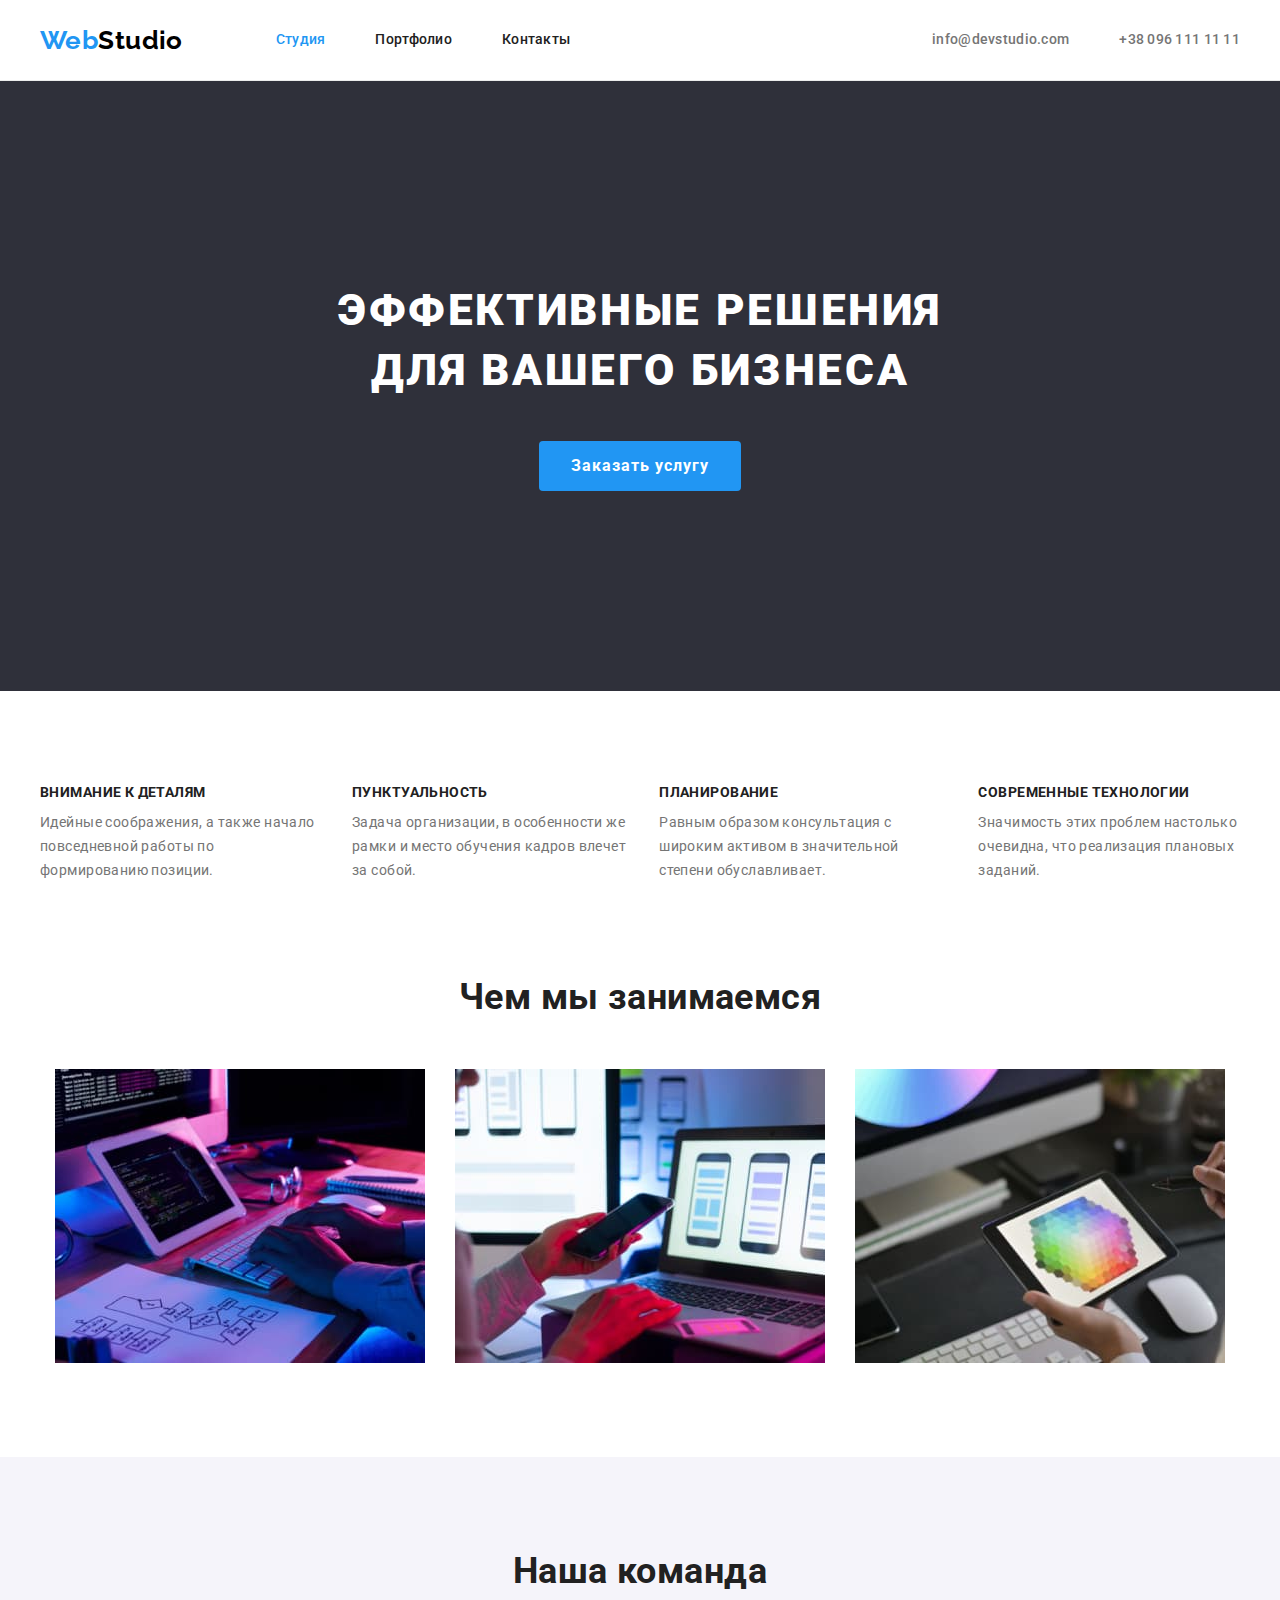
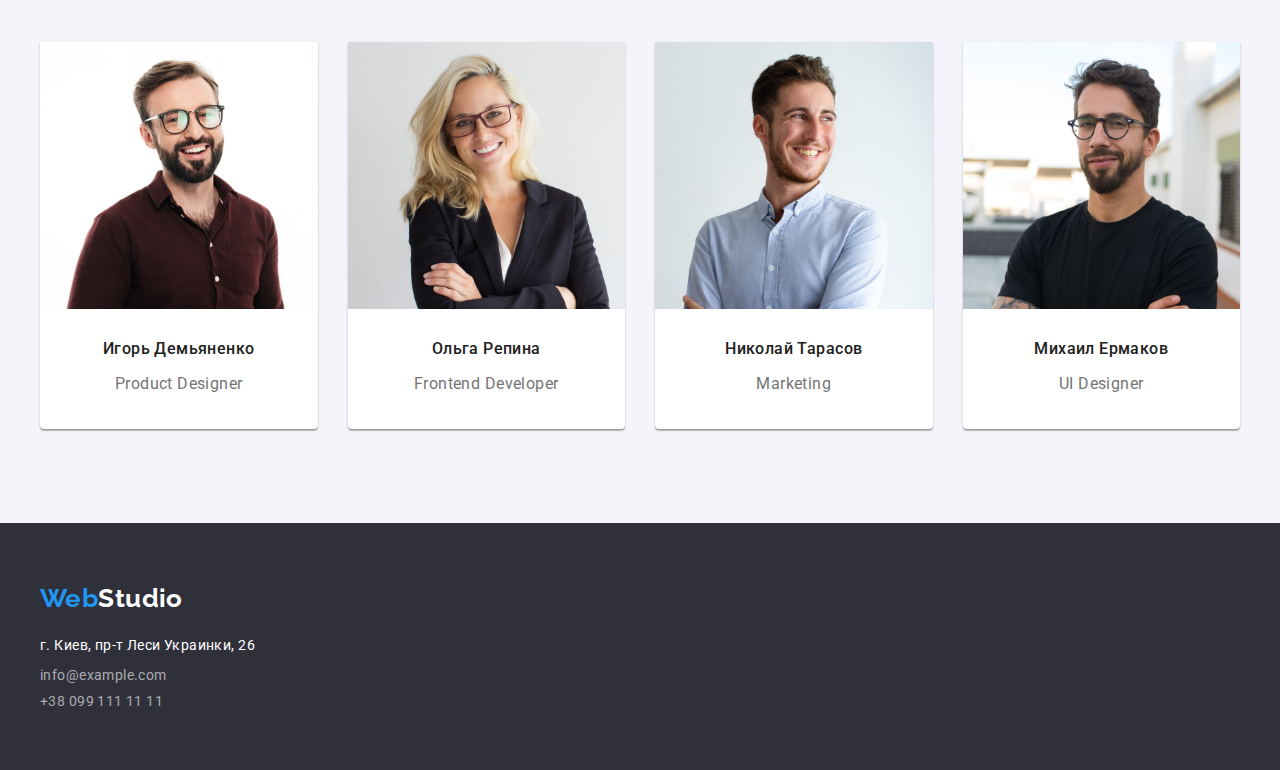
==== index.html @ 8ee5056d "1" ====
<!DOCTYPE html>
<html lang="ru">
  <head>
    <meta charset="UTF-8" />
    <meta http-equiv="X-UA-Compatible" content="IE=edge" />
    <meta name="viewport" content="width=device-width, initial-scale=1.0" />
    <link rel="preconnect" href="https://fonts.googleapis.com" />
    <link rel="preconnect" href="https://fonts.gstatic.com" crossorigin />
    <link
      href="https://fonts.googleapis.com/css2?family=Roboto:wght@400;500;700;900&display=swap"
      rel="stylesheet"
    />
    <link
      href="https://fonts.googleapis.com/css2?family=Raleway:wght@700&family=Roboto:wght@400;700;900&display=swap"
      rel="stylesheet"
    />
    <link rel="stylesheet" href="./css/styles.css" />
    <title>WebStudio</title>
  </head>
  <body>
    <header class="header">
      <div class="container main-nav">
      <nav class="main-nav-list">
        <a href="./index.html" class="link-logo"><span class="logo">Web</span>Studio</a>
        <ul class="site-nav list">
          <li class="item"><a href="./index.html" class="header-link-now">Студия</a></li>
          <li class="item"><a href="./portfolio.html" class="header-navigation-link">Портфолио</a></li>
          <li class="item"><a href="/" class="header-navigation-link">Контакты</a></li>
        </ul>
      </nav>
      <ul class="auth-nav">
        <li class="item"><a href="mailto:info@devstudio.com" class="header-contacts">info@devstudio.com</a></li>
        <li class="item"><a href="tel:tel:+380961111111" class="header-contacts">+38 096 111 11 11</a></li>
      </ul>
      </div>
    </header>
    <main>
      <section class="hero">
        <div class="container">
        <h1 class="hero-title">Эффективные решения для вашего бизнеса</h1>
        <button class="hero-button" type="button" >Заказать услугу</button>
        </div>
      </section>
      <section class="section-info">
        <div class="container">
        <h2 class="visually-hiden">information</h2>
        <ul class="information-list">
          <li class="item">
            <h3 class="information-point">Внимание к деталям</h3>
            <p class="information-point-description">
              Идейные соображения, а также начало повседневной работы по формированию позиции.
            </p>
          </li>
          <li class="item">
            <h3 class="information-point">Пунктуальность</h3>
            <p class="information-point-description">
              Задача организации, в особенности же рамки и место обучения кадров влечет за собой.
            </p>
          </li>
          <li class="item">
            <h3 class="information-point">Планирование</h3>
            <p class="information-point-description">
              Равным образом консультация с широким активом в значительной степени обуславливает.
            </p>
          </li>
          <li class="item">
            <h3 class="information-point">Современные технологии</h3>
            <p class="information-point-description">
              Значимость этих проблем настолько очевидна, что реализация плановых заданий.
            </p>
          </li>
        </ul>
        </div>
      </section>
      <section class="section">
        <div class="container">
        <h2 class="studio-title">Чем мы занимаемся</h2>
        <ul class="job-list">
          <li class="item">
            <img class="job-image" lang="en" src="./images/Box_1.jpg" alt="taping" width="370" />
          </li>
          <li class="item">
            <img class="job-image" lang="en" src="./images/Box_2.jpg" alt="social" width="370" />
          </li>
          <li class="item">
            <img class="job-image" lang="en" src="./images/Box_3.jpg" alt="graphic" width="370" />
          </li>
        </ul>
        </div>
      </section>
      <section class="team">
        <div class="container">
        <h2 class="team-title">Наша команда</h2>
        <ul class="team-list">
          <li class="item">
            <img class="team-image" lang="en" src="./images/man-1.jpg" alt="man_in_brown_shirt" width="270"/>
            <h3 class="name">Игорь Демьяненко</h3>
            <p class="team-position">Product Designer</p>
          </li>
          <li class="item">
            <img class="team-image" lang="en" src="./images/woman.jpg" alt="woman" width="270" />
            <h3 class="name">Ольга Репина</h3>
            <p class="team-position">Frontend Developer</p>
          </li>
          <li class="item">
        <img class="team-image" lang="en" src="./images/man-2.jpg" alt="man_in_white_shirt" width="270" />
            <h3 class="name">Николай Тарасов</h3>
            <p class="team-position">Marketing</p>
          </li>
          <li class="item">
      <img class="team-image" lang="en" src="./images/man-3.jpg" alt="man_in_black_shirt" width="270" />
            <h3 class="name">Михаил Ермаков</h3>
            <p class="team-position">UI Designer</p>
          </li>
        </ul>
        </div>
      </section>
    </main>
    <footer class="footer">
      <div class="container">
      <a href="/" class="footer-link-logo"><span class="logo">Web</span>Studio</a>
      <address class="footer-address">
        <ul class="footer-address-list">
          <li class="item"><span class="footer-city">г. Киев, пр-т Леси Украинки, 26</span></li>
          <li class="item"><a href="mailto:info@example.com" class="footer-contacts">info@example.com</a></li>
          <li class="item"><a href="tel:+380991111111" class="footer-contacts">+38 099 111 11 11</a></li>
        </ul>
      </address>
      </div>
    </footer>
  </body>
</html>
---- css/styles.css ----
:root{
  --main-background-color:#fff;
  --main-text-color:#212121;
  --paragraph-color:#757575;
  --contacts-color:#757575;
  --hover-hover-button-color:#fff;
  --team-backgound:#f5f4fa;
  --hover-color:#2196f3;
  --titel-color:#212121;
  --link-color:#212121;
  --logo-color:#2196f3;
  --logo-link-color:#000;
  --header-navigation-color:#212121;
  --footer-link-color:#fff;
  --footer-contacts-color:rgba(255,255,255,0.6);
  --footer-background-color:#2F303A;
  --city-color:#fff;
  --slogan-color:#fff;
  --solution-background-color:#2F303A;
  --hero-button-color:#2196f3;
  --hero-button-text-color:#fff;
  --market-color:#212121;
  --header-link-active:#2196f3;
  --team-list-background-color:#FFF;
}
body {
  margin: 0;

  font-family: 'Roboto', Raleway, sans-serif;
  background-color:var(--main-background-color);
  letter-spacing: 0.03em;
  font-size: 14px;
  color:var(--main-text-color);
}
li {
  list-style-type: none;
}
.container{
  width: 1200px;
  padding-left: 15px;
  padding-right: 15px;
  margin-left: auto;
  margin-right: auto;
}

.section{
padding-top: 94px;
padding-bottom: 94px;
}
.section-info{
  padding-top: 94px;
}
/******************************LOGO_____NAV_____CONTACTS_____FOOTER****************************/
.header{
  border-bottom: 1px solid #ececec;
}
.main-nav {
  display: flex;
}
.main-nav-list{
  display: flex;
  align-items: center;
}
.logo {
  color:var(--logo-color);
}
.link-logo:active,
.link-logo:hover,
.link-logo {
  display: block;

  font-family: 'Raleway';
  font-size:26px;
  line-height:1.19;
  font-weight:700;
  color:var(--logo-link-color);
  text-decoration: none;
}
.site-nav .item:first-child{
  margin-left:93px;
}
.site-nav .item:not(:last-child){
  margin-right: 50px;
}
.site-nav {
  display: flex;
  padding-left: 0;
  margin: 0;

}
.header-list-contacts{
color: #000;
}
.header-link-now:active,
.header-link-now:visited,
.header-link-now {
  display:block;
  padding-left: 0;
  padding-top: 32px;
  padding-bottom: 32px;

  color:var(--header-link-active);
  line-height: 1.14;
  font-weight: 500;
  text-decoration:none;
  letter-spacing: 0.02em;
}

.header-navigation-link:active,
.header-navigation-link:visited,
.header-navigation-link {
  display: block;
  padding: 32px 0;


  color:var(--header-navigation-color);
  line-height: 1.14;
  font-weight: 500;
  text-decoration: none;
  letter-spacing: 0.02em;
}
.header-navigation-link:focus,
.header-navigation-link:hover {
  color:var(--hover-color);
}

.auth-nav{
  display: flex;
  margin: 0;
  margin-left:auto;
  padding-left: 0;
}
.auth-nav .item+.item {
  margin-left: 50px
}
.header-contscts:active,
.header-contscts:visited,
.header-contacts {
  display: block;
  padding: 32px 0;

  line-height: 1.14;
  font-weight: 500;
  font-style: normal;
  color:var(--contacts-color);
  text-decoration: none;
  letter-spacing: 0.02em;
}
.header-contacts:hover {
  color:var(--hover-color);
}
.footer {
  padding-top: 60px;
  padding-bottom: 60px;
  background-color: var(--footer-background-color);
}
.footer-link-logo:active,
.footer-link-logo:hover,
.footer-link-logo {
  display: block;
  margin-bottom: 20px;

  font-family: 'Raleway';
  font-size: 26px;
  line-height: 1.19;
  font-weight: 700;
  color: var(--footer-link-color);
  text-decoration: none;
}
.footer-address-list{
  padding:  0;
  margin: 0;
}
.footer-address-list .item:not(:last-child){
  margin-bottom: 9px;
}

.footer-contscts:active,
.footer-contscts:visited,
.footer-contacts {
  line-height: 1.14;
  font-style: normal;
  color:var(--footer-contacts-color);
  text-decoration: none;
}
.footer-contacts:hover {
  color:var(--hover-color);
}
.footer-city {
  line-height: 1.71;
  font-style: normal  ;
  color: var(--city-color);
}

/********************************************INDEX******************************************/
.hero{
  padding-top:200px ;
  padding-bottom: 200px;
  background-color: var(--solution-background-color);
  text-align: center;
}
.hero-title {
  text-align: center;
  max-width: 696px;
  margin: 0 auto;
  margin-bottom: 40px;

  text-transform: uppercase;
  font-size: 44px;
  line-height: 1.36;
  font-weight: 900;
  color:var(--slogan-color);
  letter-spacing: 0.06em;
}
.hero-button {
  text-align: center;
  border: 0;
  border-radius: 4px;
  padding: 10px 32px 10px 32px;

  font-family: 'Roboto';
  font-size: 16px;
  line-height: 1.9;
  font-weight: 700;
  background-color:var(--hero-button-color);
  color:var(--hero-button-text-color);
  cursor: pointer;
  letter-spacing: 0.06em;
}
.information-list{
  display: flex;
  margin: 0;
  padding-left: 0;
}
.information-list .item+.item{
  margin-left: 30px;
}
.information-point {
  margin: 0 0 10px 0;

  font-size: 14px;
  text-transform: uppercase;
  line-height: 1.14;
  font-weight: 700;
}
.information-point-description {
  margin: 0;
  line-height: 1.71;
  color: var(--paragraph-color);
}
.studio-title{
  text-align: center;
  margin: 0;
  margin-bottom: 50px;

  font-size: 36px;
  line-height:1.16;
  font-weight: 700;
 
}
.job-list {
  margin: 0;
  display: flex;
  padding-left: 0%;
  justify-content: center;
}

.job-list .item+.item {
  margin-left: 30px;
}

.job-image{
  display: block;
  width: 100%;
  height: auto;
}
.team-title{
  text-align: center;
  margin: 0;
  margin-bottom: 50px;
  
  font-size: 36px;
  line-height:1.16;
  font-weight: 700;
}
.team{
  padding-top: 94px;
  padding-bottom: 94px;
  background-color: var(--team-backgound);
}
.team-list{
  margin: 0;

  display: flex;
  padding-left: 0;
}
.team-list .item{
  background-color:#fff;

  box-shadow: 0px 1px 3px rgba(0, 0, 0, 0.12),
  0px 1px 1px rgba(0, 0, 0, 0.14),
  0px 2px 1px rgba(0, 0, 0, 0.2);
  border-radius: 0px 0px 4px 4px;
}
.team-list .item+.item{
  margin-left: 30px;
}
.team-image{
  display: block;
  width: 100%;
  height: auto;
}
.name{
  margin: 0;
  padding-top: 30px;
  padding-bottom: 10px;
  text-align: center;

  font-weight: 500;
  font-size: 16px;
  line-height: 1.19;
}
.team-position {
  margin: 0;
  padding-bottom: 30px;
  text-align: center;

  font-size: 16px;
  line-height: 1.9;
  color: var(--paragraph-color);
}
/******************************************PORTFOLIO************************************/
.filter-image{
  display: block;
  width: 100%;
  height: auto;
}
.filter-list{
  display: flex;
  margin:0 ;
  padding-left: 0;
  margin-bottom: 50px;
}
.filter-list{
  justify-content: center;

}
.filter-list .item+.item{
  margin-left:8px ;
}

.filter-button {
  padding: 6px 22px 6px 22px;

  font-family: 'Roboto';
  font-size: 16px;
  font-weight: 500;
  line-height: 1.6;
  border-radius: 4px;
  border: 0;
}
.filter-button:hover,
.filter-button:focus {
  background-color:var(--hover-color);
  color:var(--hover-hover-button-color);
  cursor: pointer;
}
.projects-list{
  margin:0;
  display: flex;
  flex-wrap: wrap;
  padding-left: 0;
}
.projects-list .item{
  margin-bottom: 30px;
  border-bottom: 1px solid #EEEEEE;
  width: 370px;
  margin-right: 30px;
  margin-bottom: 30px;
}

.projects-list .item:nth-child(3n){
  margin-right: 0;
  margin-bottom: 0;
}

.projects-list .item:nth-last-child(-n+3){
  margin-bottom: 0;
}
.projects-title{
  margin:0 0 4px 0;

  font-size: 18px;
  line-height: 2;
  font-weight: 700;
  letter-spacing: 0.06em;
}
.projects-description{
  margin: 0;
  
  color: var(--paragraph-color);
  font-size: 16px;
  line-height: 1.9;
}
.market-list{
  padding: 20px 24px 20px 24px}

.market:active,
.market:visited,
.market{
  color:var(--market-color);
  text-decoration: none;
}
.market:hover{
  cursor: default;
}
/*****************************HIDE********************************/
.visually-hiden{
  position: absolute;
  width: 1px;
  height: 1px;
  margin: -1px;
  border: 0;
  padding: 0;
  white-space: nowrap;
  clip-path: inset(100%);
  clip:rect(0 0 0 0);
  overflow: hidden;
}
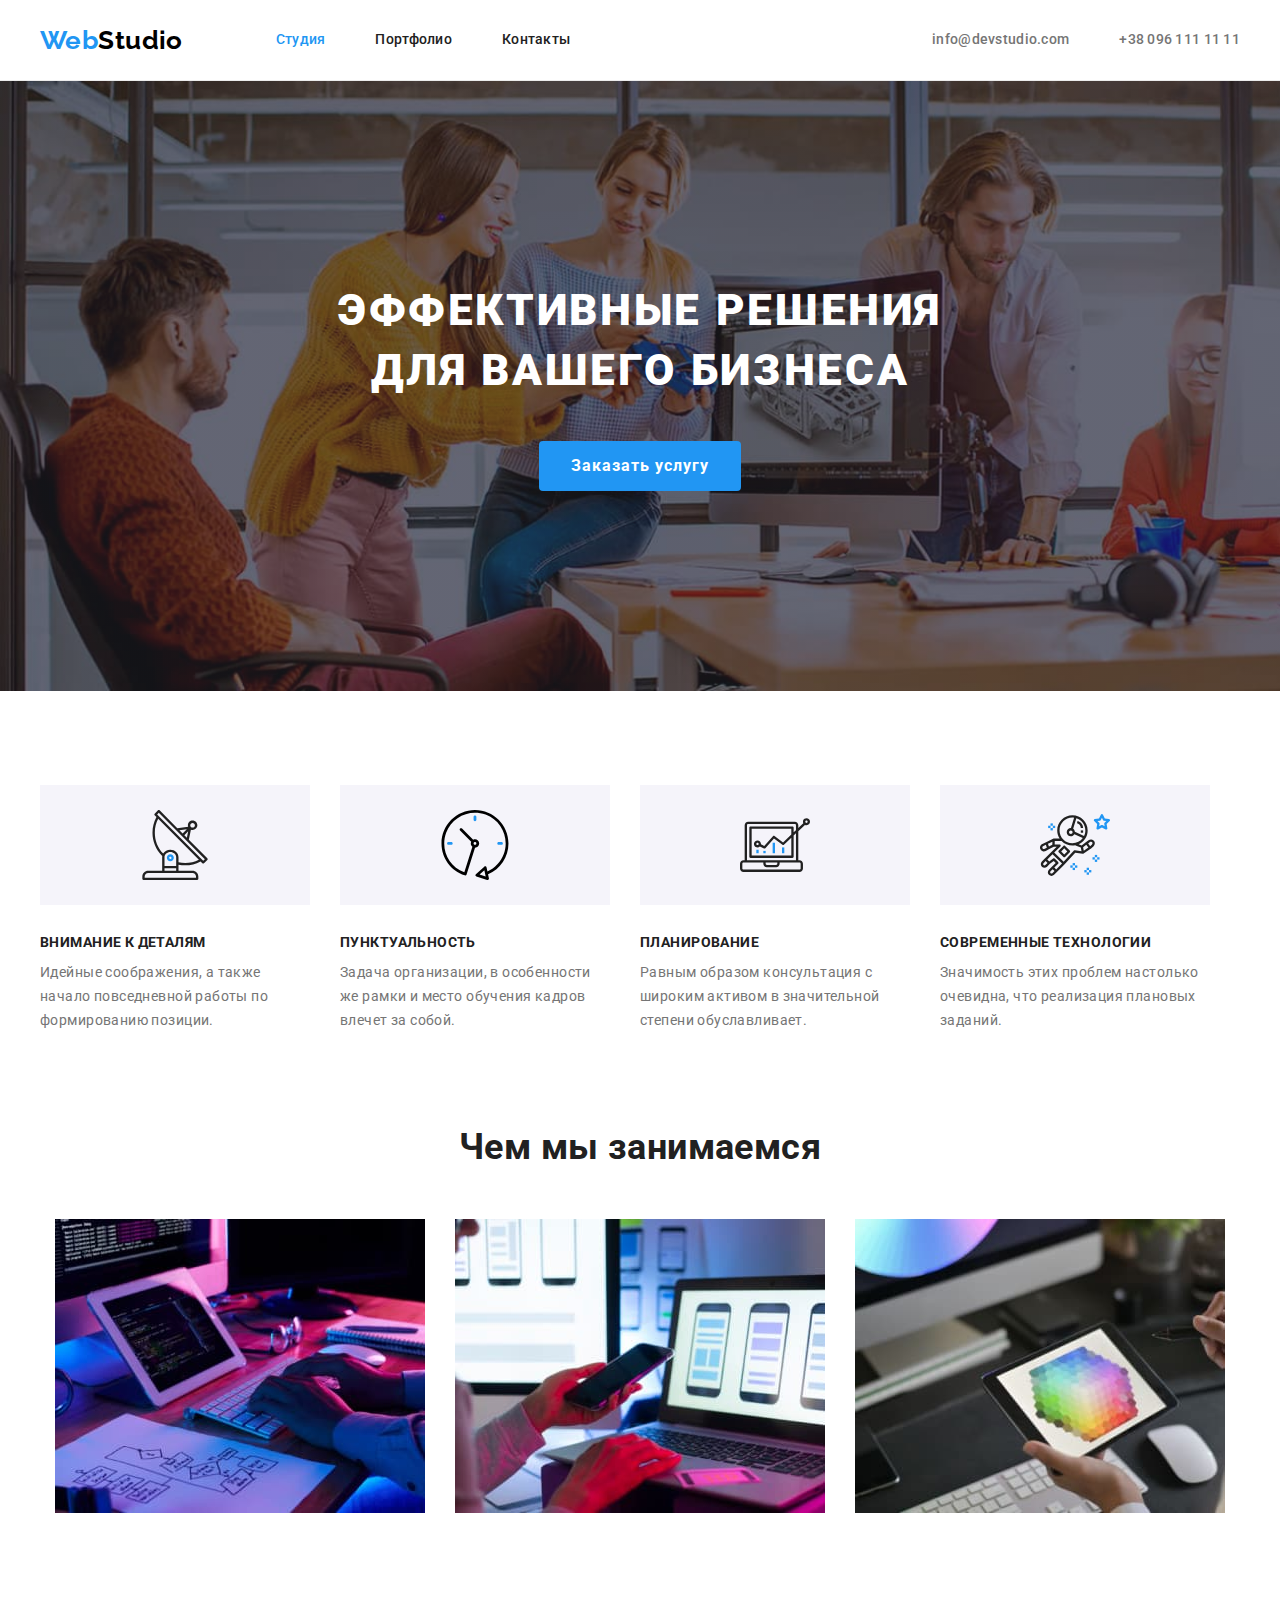
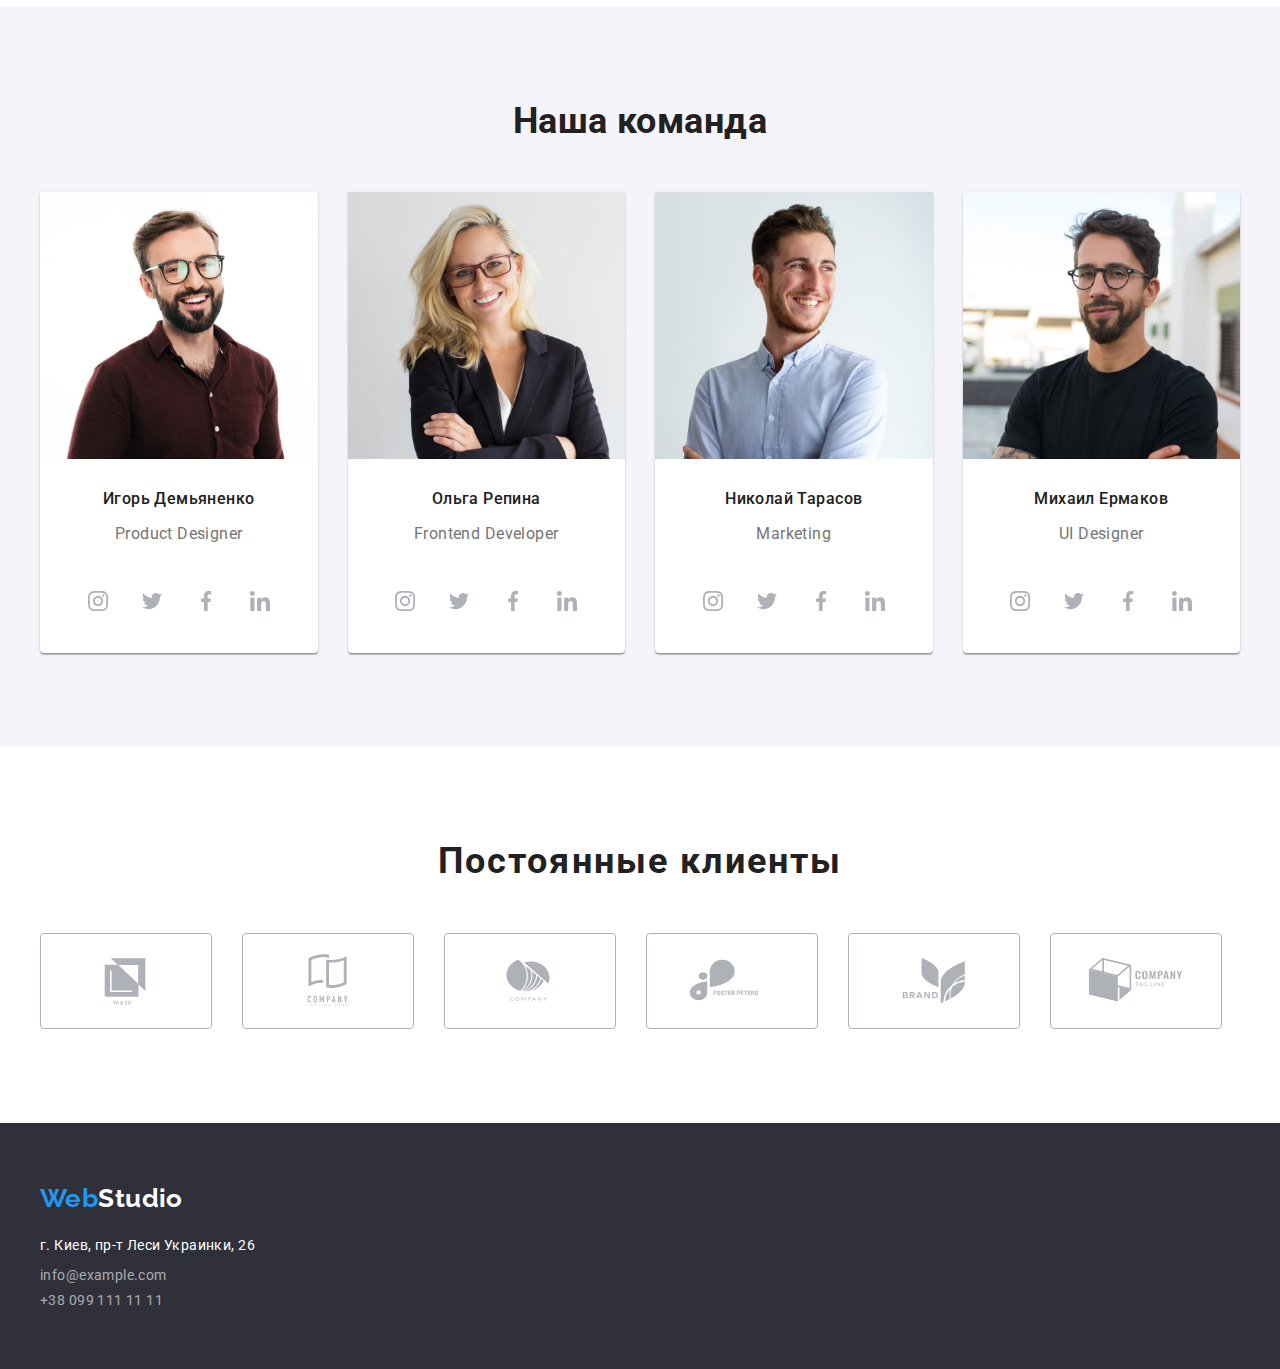
==== commit 73833112: "2" ====
--- a/index.html
+++ b/index.html
@@ -29,8 +29,12 @@
         </ul>
       </nav>
       <ul class="auth-nav">
-        <li class="item"><a href="mailto:info@devstudio.com" class="header-contacts">info@devstudio.com</a></li>
-        <li class="item"><a href="tel:tel:+380961111111" class="header-contacts">+38 096 111 11 11</a></li>
+        <li class="item">
+          <a href="mailto:info@devstudio.com" class="header-contacts">info@devstudio.com</a>
+        </li>
+        <li class="item">
+          <a href="tel:tel:+380961111111" class="header-contacts">+38 096 111 11 11</a>
+        </li>
       </ul>
       </div>
     </header>
@@ -44,6 +48,28 @@
       <section class="section-info">
         <div class="container">
         <h2 class="visually-hiden">information</h2>
+        <ul class="info-img-list">
+          <li class="item">
+            <svg class="info-img" width="70" height="70">
+              <use href="./images/icons.svg#icon-antenna" ></use>
+            </svg>
+          </li>
+          <li class="item">
+            <svg class="info-img" width="70" height="70">
+              <use href="./images/icons.svg#icon-clock"></use>
+            </svg>
+          </li>
+          <li class="item">
+            <svg class="info-img" width="70" height="70">
+              <use href="./images/icons.svg#icon-diagram"></use>
+            </svg>
+          </li>           
+          <li class="item">
+            <svg class="info-img" width="70" height="70">
+              <use href="./images/icons.svg#icon-astronaut"></use>
+            </svg>
+          </li>
+        </ul>
         <ul class="information-list">
           <li class="item">
             <h3 class="information-point">Внимание к деталям</h3>
@@ -96,21 +122,190 @@
             <img class="team-image" lang="en" src="./images/man-1.jpg" alt="man_in_brown_shirt" width="270"/>
             <h3 class="name">Игорь Демьяненко</h3>
             <p class="team-position">Product Designer</p>
+            <ul class="team-soc-list">
+              <li class="item">
+                <a href="./" class="team-soc">
+                  <svg class="soc-img" width="20" height="20">
+                    <use href="./images/icons.svg#icon-instagram"></use>
+                  </svg>
+                </a>
+              </li>
+              <li class="item">
+                <a href="./" class="team-soc">
+                  <svg class="soc-img" width="20" height="20">
+                    <use href="./images/icons.svg#icon-twitter"></use>
+                  </svg>
+                </a>
+              </li>
+              <li class="item">
+                <a href="./" class="team-soc">
+                  <svg class="soc-img" width="20" height="20">
+                    <use href="./images/icons.svg#icon-facebook"></use>
+                  </svg>
+                </a>
+              </li>
+              <li class="item">
+                <a href="./" class="team-soc">
+                  <svg class="soc-img" width="20" height="20">
+                    <use href="./images/icons.svg#icon-linkedin"></use>
+                  </svg>
+                </a>
+              </li>
+            </ul>
           </li>
           <li class="item">
             <img class="team-image" lang="en" src="./images/woman.jpg" alt="woman" width="270" />
             <h3 class="name">Ольга Репина</h3>
             <p class="team-position">Frontend Developer</p>
+            <ul class="team-soc-list">
+              <li class="item">
+                <a href="./" class="team-soc">
+                  <svg class="soc-img" width="20" height="20">
+                    <use href="./images/icons.svg#icon-instagram"></use>
+                  </svg>
+                </a>
+              </li>
+              <li class="item">
+                <a href="./" class="team-soc">
+                  <svg class="soc-img" width="20" height="20">
+                    <use href="./images/icons.svg#icon-twitter"></use>
+                  </svg>
+                </a>
+              </li>
+              <li class="item">
+                <a href="./" class="team-soc">
+                  <svg class="soc-img" width="20" height="20">
+                    <use href="./images/icons.svg#icon-facebook"></use>
+                  </svg>
+                </a>
+              </li>
+              <li class="item">
+                <a href="./" class="team-soc">
+                  <svg class="soc-img" width="20" height="20">
+                    <use href="./images/icons.svg#icon-linkedin"></use>
+                  </svg>
+                </a>
+              </li>
+            </ul>
           </li>
           <li class="item">
         <img class="team-image" lang="en" src="./images/man-2.jpg" alt="man_in_white_shirt" width="270" />
             <h3 class="name">Николай Тарасов</h3>
             <p class="team-position">Marketing</p>
+            <ul class="team-soc-list">
+              <li class="item">
+                <a href="./" class="team-soc">
+                  <svg class="soc-img" width="20" height="20">
+                    <use href="./images/icons.svg#icon-instagram"></use>
+                  </svg>
+                </a>
+              </li>
+              <li class="item">
+                <a href="./" class="team-soc">
+                  <svg class="soc-img" width="20" height="20">
+                    <use href="./images/icons.svg#icon-twitter"></use>
+                  </svg>
+                </a>
+              </li>
+              <li class="item">
+                <a href="./" class="team-soc">
+                  <svg class="soc-img" width="20" height="20">
+                    <use href="./images/icons.svg#icon-facebook"></use>
+                  </svg>
+                </a>
+              </li>
+              <li class="item">
+                <a href="./" class="team-soc">
+                  <svg class="soc-img" width="20" height="20">
+                    <use href="./images/icons.svg#icon-linkedin"></use>
+                  </svg>
+                </a>
+              </li>
+            </ul>
           </li>
           <li class="item">
       <img class="team-image" lang="en" src="./images/man-3.jpg" alt="man_in_black_shirt" width="270" />
             <h3 class="name">Михаил Ермаков</h3>
             <p class="team-position">UI Designer</p>
+            <ul class="team-soc-list">
+              <li class="item">
+                <a href="./" class="team-soc">
+                  <svg class="soc-img" width="20" height="20">
+                    <use href="./images/icons.svg#icon-instagram"></use>
+                  </svg>
+                </a>
+              </li>
+              <li class="item">
+                <a href="./" class="team-soc">
+                  <svg class="soc-img" width="20" height="20">
+                    <use href="./images/icons.svg#icon-twitter"></use>
+                  </svg>
+                </a>
+              </li>
+              <li class="item">
+                <a href="./" class="team-soc">
+                  <svg class="soc-img" width="20" height="20">
+                    <use href="./images/icons.svg#icon-facebook"></use>
+                  </svg>
+                </a>
+              </li>
+              <li class="item">
+                <a href="./" class="team-soc">
+                  <svg class="soc-img" width="20" height="20">
+                    <use href="./images/icons.svg#icon-linkedin"></use>
+                  </svg>
+                </a>
+              </li>
+            </ul>
+          </li>
+        </ul>
+        </div>
+      </section>
+      <section class="clients">
+        <div class="container">
+        <h2 class="clients-title">Постоянные клиенты</h2>
+        <ul class="clients-list">
+          <li class="item">
+            <a href="./" class="clients-link">
+              <svg class="clients-logo" width="106px" height="60px">
+                <use href="./images/icons.svg#icon-logo-6"></use>
+              </svg>
+            </a>
+          </li>
+          <li class="item">
+            <a href="./"  class="clients-link">
+              <svg class="clients-logo" width="106px" height="60px">
+                <use href="./images/icons.svg#icon-logo-5"></use>
+              </svg>
+            </a>
+          </li>
+          <li class="item">
+            <a href="./"  class="clients-link">
+              <svg class="clients-logo" width="106px" height="60px">
+                <use href="./images/icons.svg#icon-logo-4"></use>
+              </svg>
+            </a>
+          </li>
+          <li class="item">
+            <a href="./"  class="clients-link">
+              <svg class="clients-logo" width="106px" height="60px">
+                <use href="./images/icons.svg#icon-logo-3"></use>
+              </svg>
+            </a>
+          </li>
+          <li class="item">
+            <a href="./"  class="clients-link">
+              <svg class="clients-logo" width="106px" height="60px">
+                <use href="./images/icons.svg#icon-logo-2"></use>
+              </svg>
+            </a>
+          </li>
+          <li class="item">
+            <a href="./"  class="clients-link">
+              <svg class="clients-logo" width="106px" height="60px">
+                <use href="./images/icons.svg#icon-logo-1"></use>
+              </svg>
+            </a>
           </li>
         </ul>
         </div>
--- a/css/styles.css
+++ b/css/styles.css
@@ -22,6 +22,7 @@
   --market-color:#212121;
   --header-link-active:#2196f3;
   --team-list-background-color:#FFF;
+  --clients-logo-color:#afb1b8;
 }
 body {
   margin: 0;
@@ -127,6 +128,8 @@
 .auth-nav{
   display: flex;
   margin: 0;
+  justify-content: center;
+  align-items: center;
   margin-left:auto;
   padding-left: 0;
 }
@@ -136,8 +139,10 @@
 .header-contscts:active,
 .header-contscts:visited,
 .header-contacts {
-  display: block;
+  display: flex;
   padding: 32px 0;
+  justify-content: center;
+  align-items: center;
 
   line-height: 1.14;
   font-weight: 500;
@@ -145,9 +150,14 @@
   color:var(--contacts-color);
   text-decoration: none;
   letter-spacing: 0.02em;
+  fill: currentColor;
 }
 .header-contacts:hover {
   color:var(--hover-color);
+  fill: currentColor;
+}
+.auth-ico{
+  margin-right: 10px;
 }
 .footer {
   padding-top: 60px;
@@ -198,6 +208,11 @@
   padding-bottom: 200px;
   background-color: var(--solution-background-color);
   text-align: center;
+  background-image: linear-gradient(to right, rgba(47, 48, 58, 0.4), rgba(47, 48, 58, 0.4)), url(../images/hero-bg.jpg);
+  background-repeat: no-repeat;
+  background-size: cover;
+  max-width: 1600px;
+  margin: 0 auto;
 }
 .hero-title {
   text-align: center;
@@ -227,10 +242,33 @@
   cursor: pointer;
   letter-spacing: 0.06em;
 }
+.info-img-list{
+  display: flex;
+  padding-left: 0;
+  margin: 0 auto;
+  margin-bottom: 30px;
+}
+.info-img{
+  fill: #000;
+}
+.info-img-list .item{
+  display: flex;
+  justify-content: center;
+  align-items: center;
+  width: 270px;
+  height: 120px;
+  background-color: #f5f4fa;
+}
+.info-img-list .item+.item{
+  margin-left: 30px;
+}
 .information-list{
   display: flex;
   margin: 0;
   padding-left: 0;
+}
+.information-list .item{
+  max-width: 270px;
 }
 .information-list .item+.item{
   margin-left: 30px;
@@ -305,6 +343,35 @@
 .team-list .item+.item{
   margin-left: 30px;
 }
+.team-soc-list{
+  box-shadow: 0;
+  display: flex;
+  padding-left: 0;
+  justify-content: center;
+  margin-bottom: 30px;
+}
+.team-soc-list .item{
+box-shadow: 0px 0px 0px ;
+}
+.team-soc-list .item+.item{
+  margin-left: 10px;
+}
+.team-soc{
+  height: 44px;
+  width: 44px;
+  background-color: #FFF;
+  border-radius: 50%;
+  display: flex;
+  justify-content: center;
+  align-items: center;
+  fill:  #afb1b8;
+}
+.team-soc:hover{
+  background-color: #2196f3;
+}
+.team-soc:hover .soc-img{
+  fill: #fff;
+}
 .team-image{
   display: block;
   width: 100%;
@@ -329,6 +396,52 @@
   line-height: 1.9;
   color: var(--paragraph-color);
 }
+.clients{
+  padding-top: 94px;
+  padding-bottom: 94px;
+}
+.clients-title{
+  margin: 0;
+
+  font-size: 36px;
+  line-height: 1.16;
+  font-weight: 700;
+  letter-spacing: 0.06em;
+  text-align: center;
+}
+.clients-list{
+  display: flex;
+  margin: 0 auto;
+  padding-left: 0;
+}
+.clients-list .item{
+  margin-top: 50px;
+  background-color: #fff;
+}
+.clients-list .item+.item{
+  margin-left: 30px;
+}
+.clients-link{
+  width: 170px;
+  height: 94px;
+  display: flex;
+  justify-content: center;
+  align-items: center;
+
+  border-radius: 4px;
+  border: 1px solid #afb1b8;
+}
+.clients-logo{
+  fill:var(--clients-logo-color);
+}
+.clients-link:hover{
+  border-color:#2196f3;
+}
+.clients-link:hover .clients-logo{
+  fill:#2196f3;
+}
+
+
 /******************************************PORTFOLIO************************************/
 .filter-image{
   display: block;
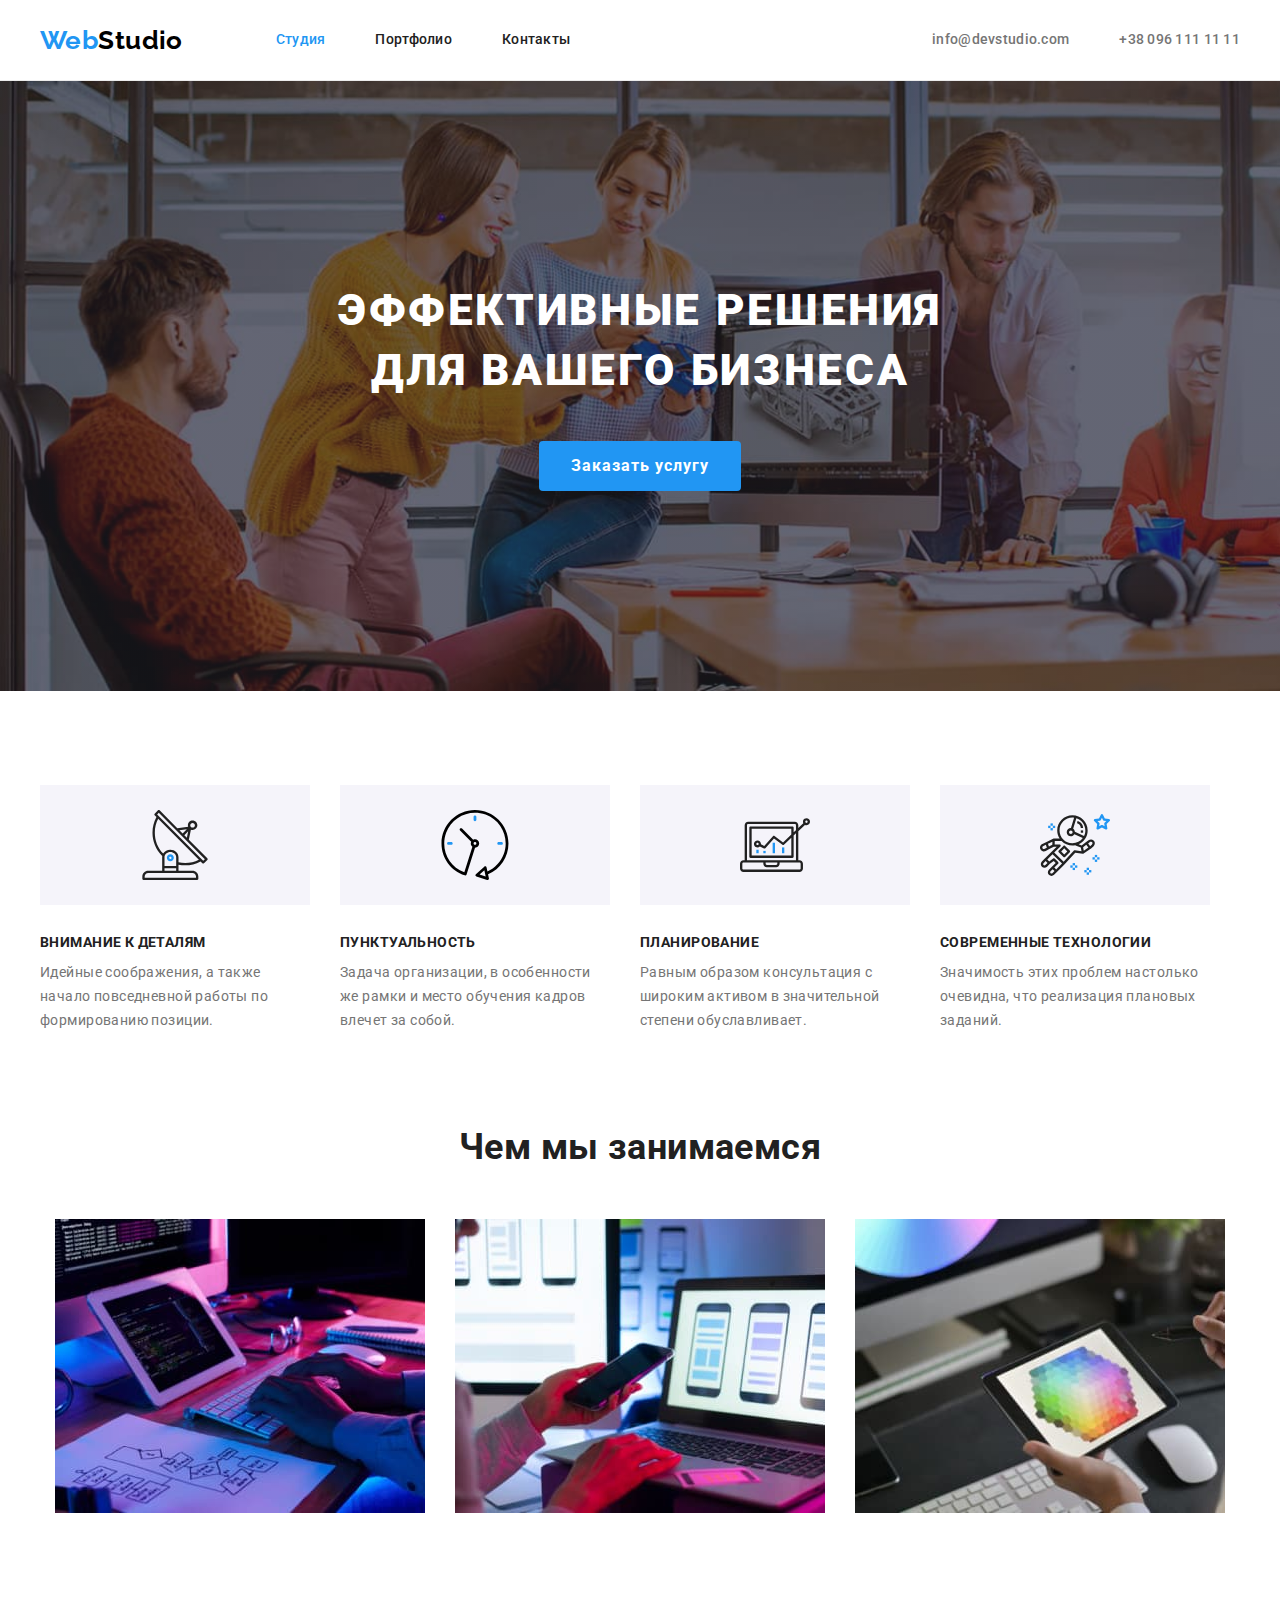
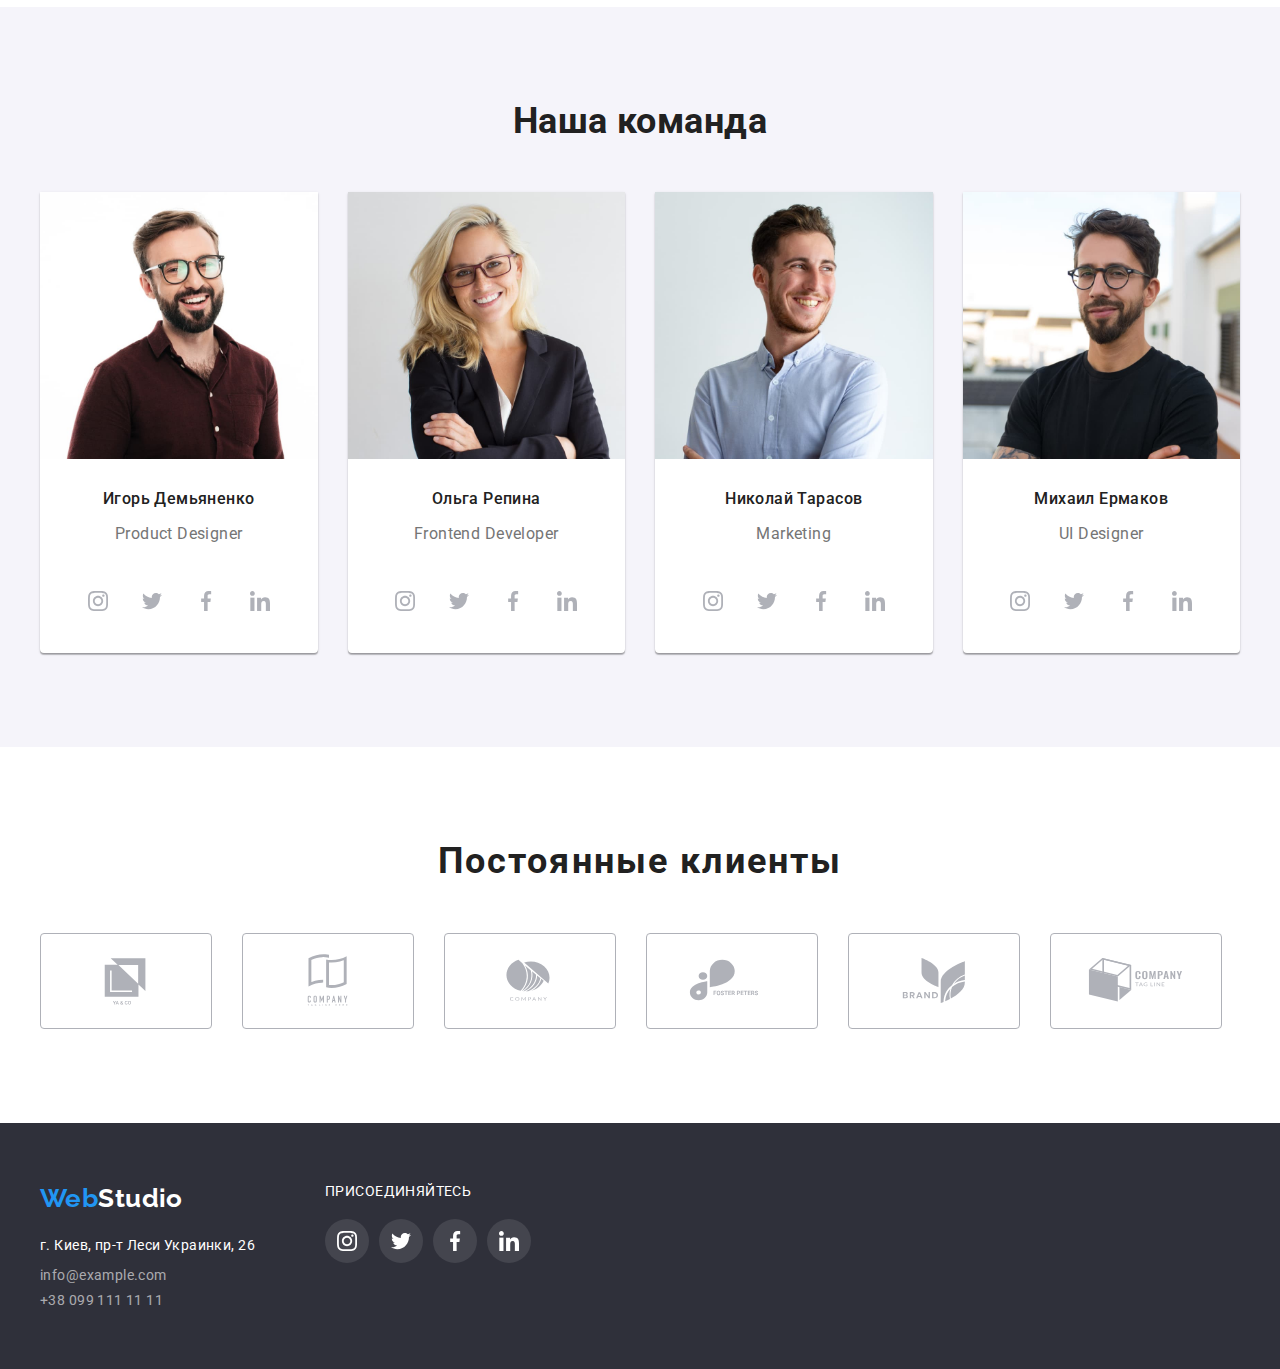
==== commit 2bb36d54: "3" ====
--- a/index.html
+++ b/index.html
@@ -312,15 +312,52 @@
       </section>
     </main>
     <footer class="footer">
-      <div class="container">
-      <a href="/" class="footer-link-logo"><span class="logo">Web</span>Studio</a>
-      <address class="footer-address">
-        <ul class="footer-address-list">
-          <li class="item"><span class="footer-city">г. Киев, пр-т Леси Украинки, 26</span></li>
-          <li class="item"><a href="mailto:info@example.com" class="footer-contacts">info@example.com</a></li>
-          <li class="item"><a href="tel:+380991111111" class="footer-contacts">+38 099 111 11 11</a></li>
-        </ul>
-      </address>
+      <div class="contact-wrap">
+        <div class="container">
+          <section class="foot">
+            <a href="/" class="footer-link-logo"><span class="logo">Web</span>Studio</a>
+            <address class="footer-address">
+            <ul class="footer-address-list">
+              <li class="item"><span class="footer-city">г. Киев, пр-т Леси Украинки, 26</span></li>
+              <li class="item"><a href="mailto:info@example.com" class="footer-contacts">info@example.com</a></li>
+              <li class="item"><a href="tel:+380991111111" class="footer-contacts">+38 099 111 11 11</a></li>
+            </ul>
+            </address>
+            </section>
+          <section class="join">
+            <p class="join-title">присоединяйтесь</p>
+              <ul class="foot-soc-list">
+                <li class="item">
+                  <a href="./" class="foot-soc">
+                    <svg class="soc-img" width="20" height="20">
+                      <use href="./images/icons.svg#icon-instagram"></use>
+                    </svg>
+                  </a>
+                </li>
+                <li class="item">
+                  <a href="./" class="foot-soc">
+                    <svg class="soc-img" width="20" height="20">
+                      <use href="./images/icons.svg#icon-twitter"></use>
+                    </svg>
+                  </a>
+                </li>
+                <li class="item">
+                  <a href="./" class="foot-soc">
+                    <svg class="soc-img" width="20" height="20">
+                      <use href="./images/icons.svg#icon-facebook"></use>
+                    </svg>
+                  </a>
+                </li>
+                <li class="item">
+                  <a href="./" class="foot-soc">
+                    <svg class="soc-img" width="20" height="20">
+                      <use href="./images/icons.svg#icon-linkedin"></use>
+                    </svg>
+                  </a>
+                </li>
+              </ul>
+            </section>
+          </div>
       </div>
     </footer>
   </body>
--- a/css/styles.css
+++ b/css/styles.css
@@ -164,6 +164,7 @@
   padding-bottom: 60px;
   background-color: var(--footer-background-color);
 }
+
 .footer-link-logo:active,
 .footer-link-logo:hover,
 .footer-link-logo {
@@ -184,7 +185,6 @@
 .footer-address-list .item:not(:last-child){
   margin-bottom: 9px;
 }
-
 .footer-contscts:active,
 .footer-contscts:visited,
 .footer-contacts {
@@ -200,6 +200,42 @@
   line-height: 1.71;
   font-style: normal  ;
   color: var(--city-color);
+}
+.foot-soc-list{
+  display: flex;
+  padding-left: 0;
+  justify-content: center;
+  align-items: center;
+  margin: 0 auto;
+}
+.foot-soc-list .item+.item{
+  margin-left: 10px;
+}
+.foot-soc{
+  width: 44px;
+  height: 44px;
+  background-color: rgba(255,255,255,0.1);
+  border-radius: 50%;
+
+  display: flex;
+  justify-content: center;
+  align-items: center;
+  fill: #fff;
+}
+.foot-soc:hover{
+  background-color: #2196f3;
+}
+.contact-wrap .container{
+  display: flex;
+}
+.join{
+  margin-left: 70px;
+}
+.join-title{
+  text-transform: uppercase;
+  margin: 0;
+  margin-bottom: 20px;
+  color: #fff;
 }
 
 /********************************************INDEX******************************************/
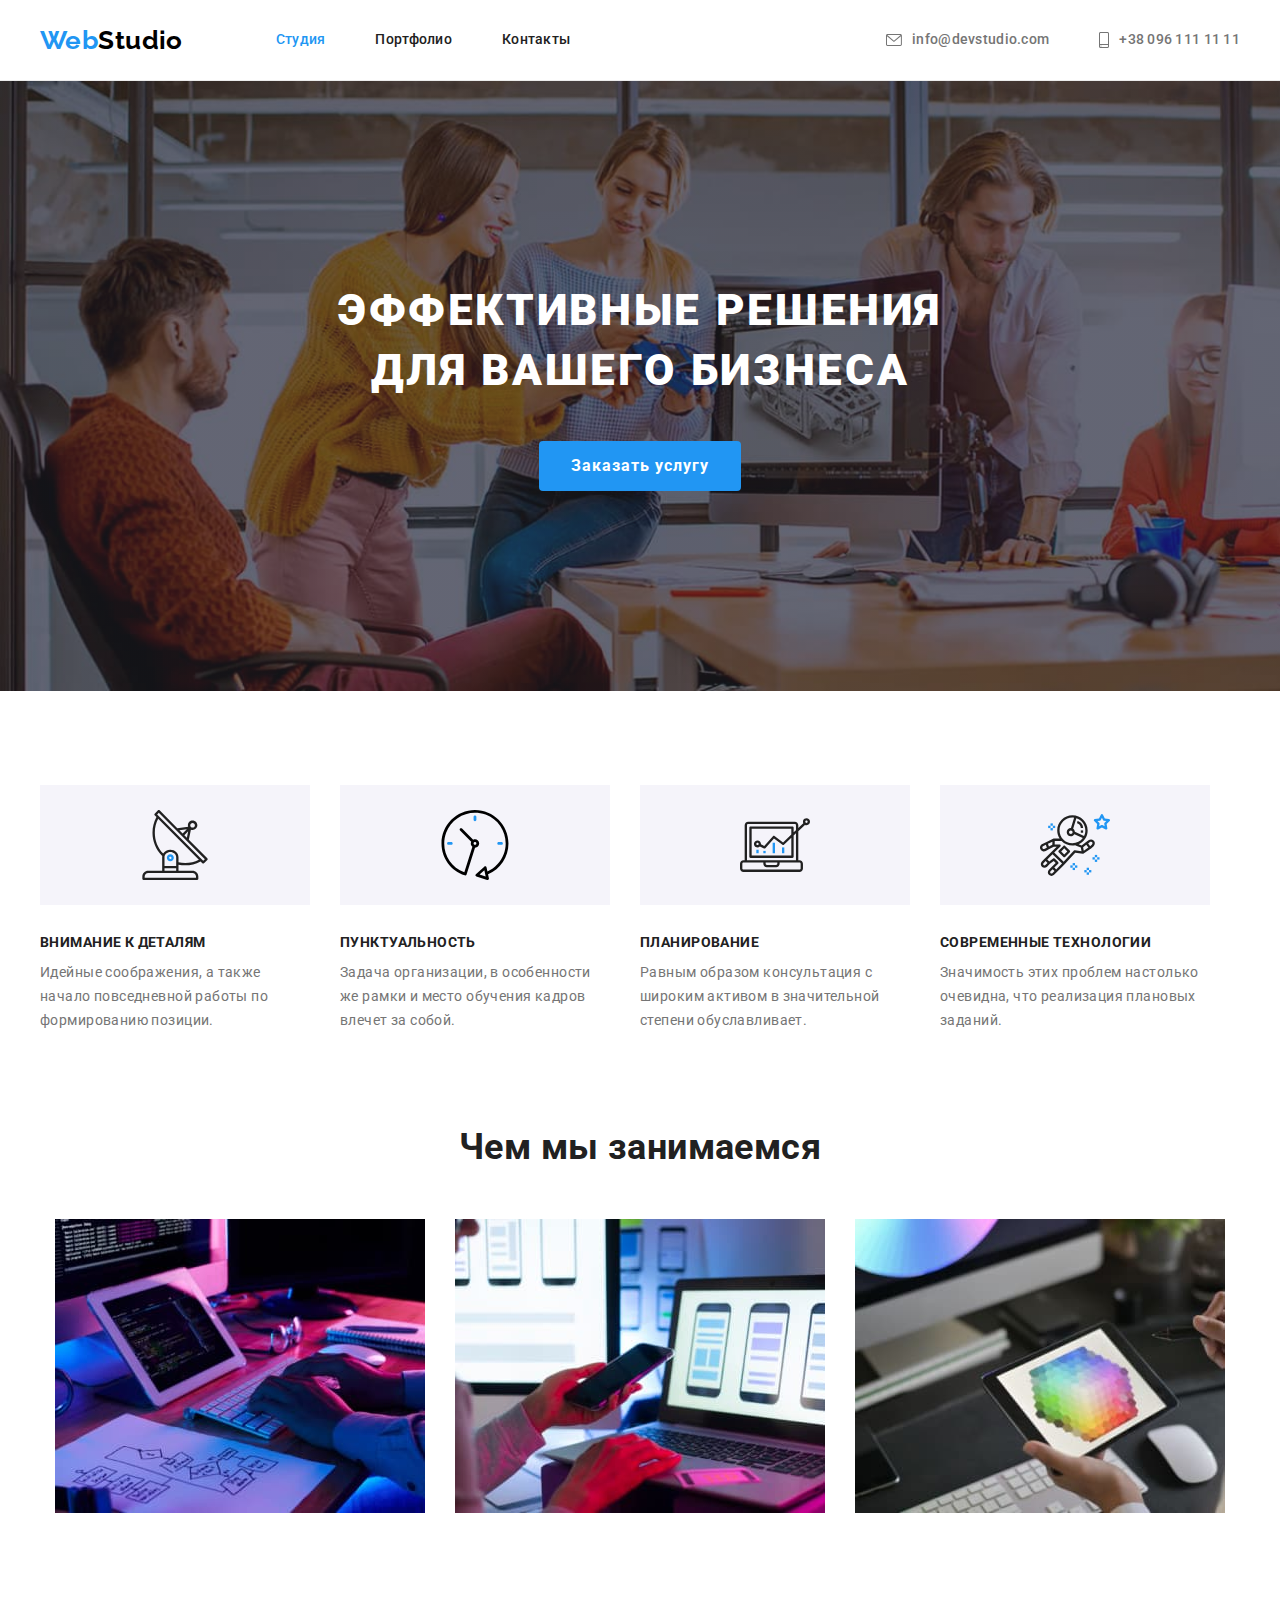
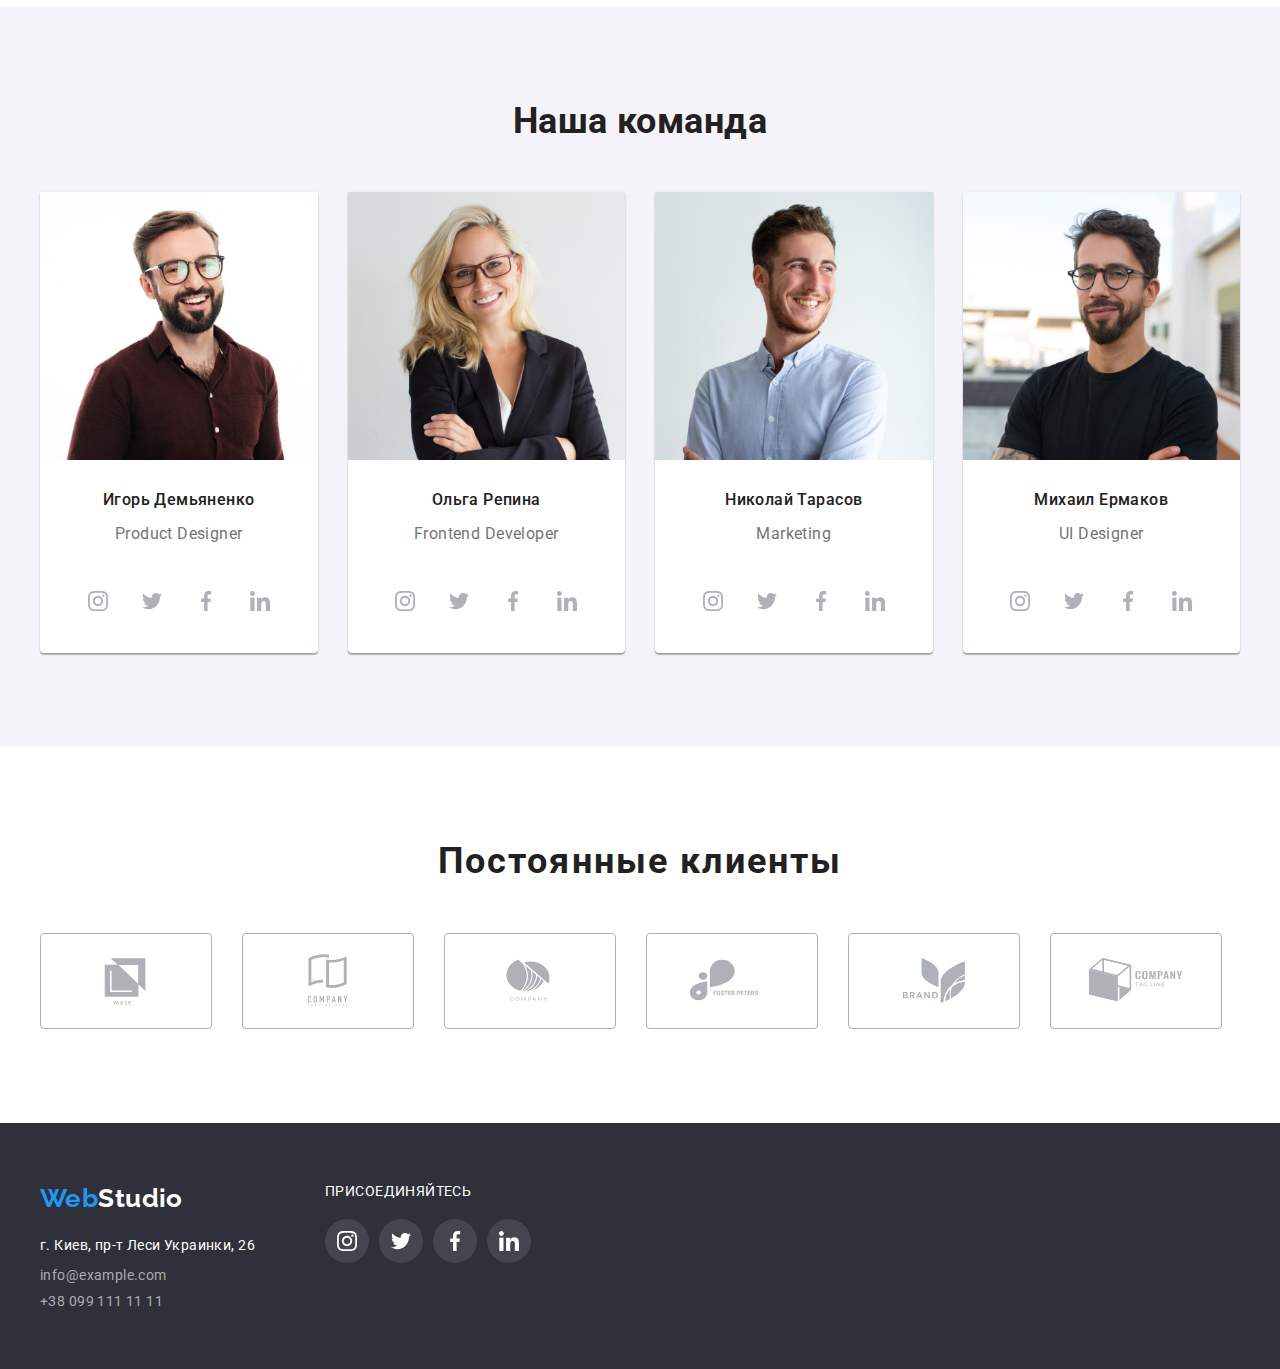
==== commit 34cf393f: "6" ====
--- a/index.html
+++ b/index.html
@@ -30,10 +30,18 @@
       </nav>
       <ul class="auth-nav">
         <li class="item">
-          <a href="mailto:info@devstudio.com" class="header-contacts">info@devstudio.com</a>
+          <a href="mailto:info@devstudio.com" class="header-contacts">
+            <svg class="mail" width="16px" height="12px">
+              <use href="./images/icons.svg#icon-mail"></use>
+            </svg>
+            info@devstudio.com</a>
         </li>
         <li class="item">
-          <a href="tel:tel:+380961111111" class="header-contacts">+38 096 111 11 11</a>
+          <a href="tel:tel:+380961111111" class="header-contacts">
+            <svg class="phone" width="10px" height="16px">
+              <use href="./images/icons.svg#icon-smartphone"></use>
+            </svg>
+            +38 096 111 11 11</a>
         </li>
       </ul>
       </div>
--- a/css/styles.css
+++ b/css/styles.css
@@ -237,6 +237,15 @@
   margin-bottom: 20px;
   color: #fff;
 }
+auth-nav .item{
+  display: block;
+  justify-content: center;
+  align-items: center;
+}
+.phone,
+.mail{
+  margin-right: 10px;
+}
 
 /********************************************INDEX******************************************/
 .hero{
@@ -513,6 +522,10 @@
   background-color:var(--hover-color);
   color:var(--hover-hover-button-color);
   cursor: pointer;
+  
+  box-shadow: 0px 3px 1px rgba(0, 0, 0, 0.1),
+  0px 1px 2px rgba(0, 0, 0, 0.08),
+  0px 2px 2px rgba(0, 0, 0, 0.12);
 }
 .projects-list{
   margin:0;
@@ -526,11 +539,14 @@
   width: 370px;
   margin-right: 30px;
   margin-bottom: 30px;
-}
-
-.projects-list .item:nth-child(3n){
-  margin-right: 0;
-  margin-bottom: 0;
+  
+}
+.projects-list :focus,
+.projects-list :hover{
+  cursor: pointer;
+  box-shadow: 0px 1px 1px rgba(0, 0, 0, 0.12),
+  0px 4px 4px rgba(0, 0, 0, 0.06),
+  1px 4px 6px rgba(0, 0, 0, 0.16);
 }
 
 .projects-list .item:nth-last-child(-n+3){
